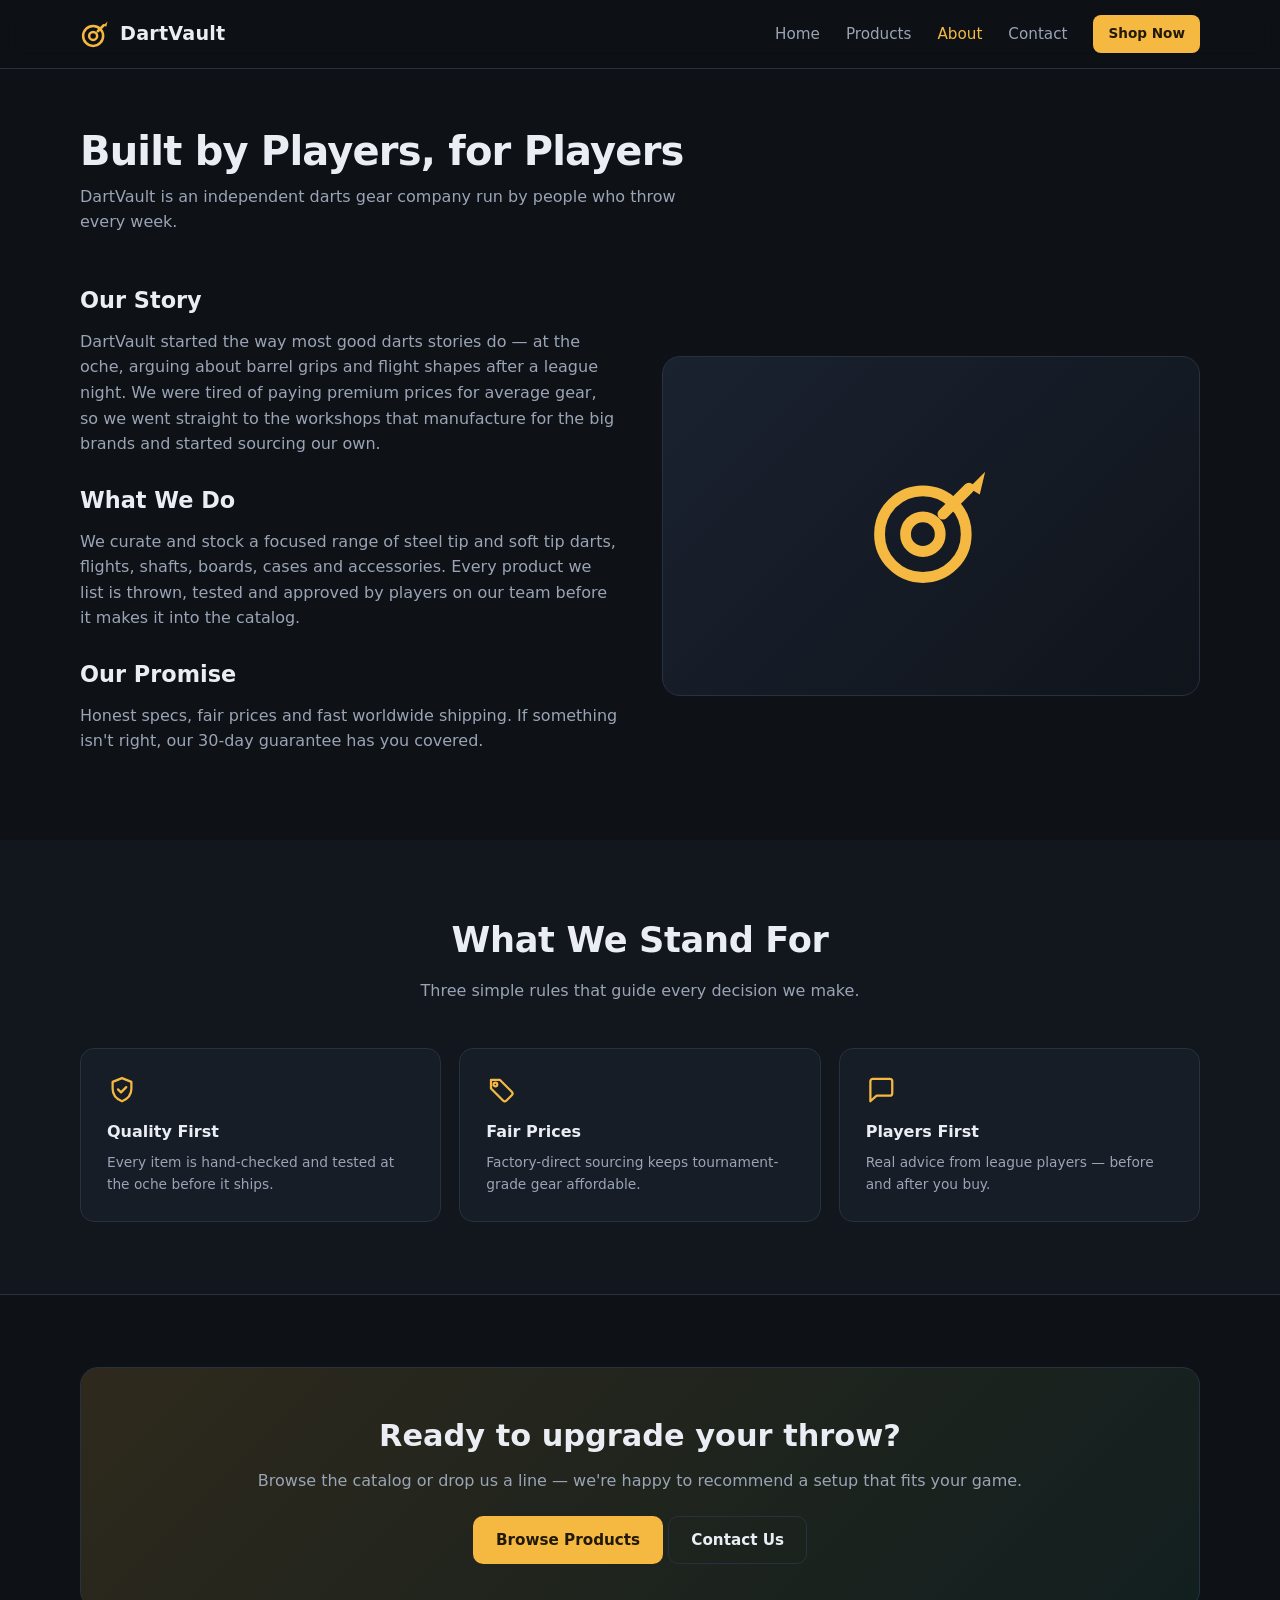
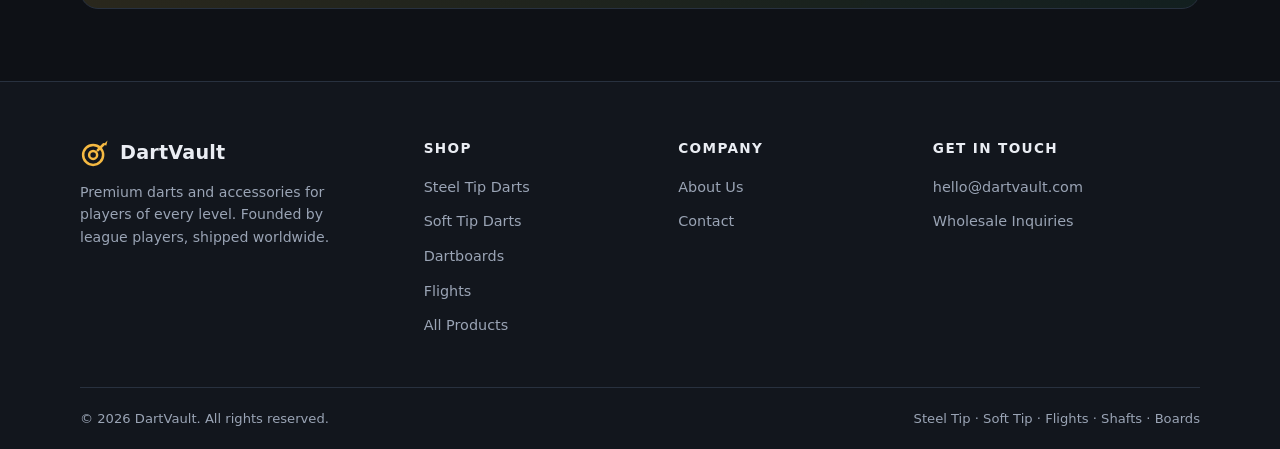
==== about.html @ 20b09b1b "Initial commit: DartVault static product showcase site" ====
<!DOCTYPE html>
<html lang="en">
<head>
<meta charset="UTF-8">
<meta name="viewport" content="width=device-width, initial-scale=1.0">
<title>About Us | DartVault</title>
<meta name="description" content="DartVault is built by league players. We curate and test premium darts, flights, shafts, boards and accessories, and ship them worldwide at fair prices.">
<link rel="canonical" href="https://dartvault.com/about.html">
<meta name="theme-color" content="#0e1116">
<meta property="og:type" content="website">
<meta property="og:site_name" content="DartVault">
<meta property="og:title" content="About Us | DartVault">
<meta property="og:description" content="Built by players, for players. Premium darts and accessories shipped worldwide.">
<meta property="og:url" content="https://dartvault.com/about.html">
<meta name="twitter:card" content="summary">
<link rel="icon" type="image/svg+xml" href="favicon.svg">
<link rel="stylesheet" href="css/style.css">
</head>
<body>
<svg xmlns="http://www.w3.org/2000/svg" style="display:none" aria-hidden="true">
  <symbol id="i-logo" viewBox="0 0 24 24" fill="none" stroke="currentColor" stroke-width="2" stroke-linecap="round" stroke-linejoin="round">
    <circle cx="10.5" cy="13.5" r="8"/>
    <circle cx="10.5" cy="13.5" r="3.2"/>
    <path d="M14.2 9.8L19 5"/>
    <path d="M19 5l3-3-1 4.2z" fill="currentColor" stroke="none"/>
  </symbol>
  <symbol id="i-shield" viewBox="0 0 24 24" fill="none" stroke="currentColor" stroke-width="1.8" stroke-linecap="round" stroke-linejoin="round">
    <path d="M12 2.5l7.5 3V11c0 5-3.2 8.3-7.5 10-4.3-1.7-7.5-5-7.5-10V5.5z"/>
    <path d="M8.8 11.5l2.4 2.4 4.2-4.2"/>
  </symbol>
  <symbol id="i-tag" viewBox="0 0 24 24" fill="none" stroke="currentColor" stroke-width="1.8" stroke-linecap="round" stroke-linejoin="round">
    <path d="M20.6 13.4L11 3.8H4v7l9.6 9.6a2 2 0 002.8 0l4.2-4.2a2 2 0 000-2.8z"/>
    <circle cx="7.5" cy="7.5" r="1.5"/>
  </symbol>
  <symbol id="i-chat" viewBox="0 0 24 24" fill="none" stroke="currentColor" stroke-width="1.8" stroke-linecap="round" stroke-linejoin="round">
    <path d="M21 14.5a2 2 0 01-2 2H8.5L3.5 21V5a2 2 0 012-2H19a2 2 0 012 2z"/>
  </symbol>
</svg>
<header class="site-header">
  <div class="container header-inner">
    <a class="brand" href="index.html">
      <svg aria-hidden="true"><use href="#i-logo"/></svg>
      DartVault
    </a>
    <nav class="main-nav" aria-label="Main navigation">
      <a href="index.html">Home</a>
      <a href="products.html">Products</a>
      <a href="about.html" class="active">About</a>
      <a href="contact.html">Contact</a>
      <a href="products.html" class="btn btn-primary btn-small nav-cta">Shop Now</a>
    </nav>
    <button class="nav-toggle" aria-label="Toggle menu" aria-expanded="false">
      <svg viewBox="0 0 24 24" width="22" height="22" fill="none" stroke="currentColor" stroke-width="2" stroke-linecap="round"><path d="M4 7h16M4 12h16M4 17h16"/></svg>
    </button>
  </div>
</header>
<main>
  <section class="page-hero">
    <div class="container">
      <h1>Built by Players, for Players</h1>
      <p>DartVault is an independent darts gear company run by people who throw every week.</p>
    </div>
  </section>
  <section class="section" style="padding-top:40px">
    <div class="container">
      <div class="about-grid">
        <div class="prose">
          <h2>Our Story</h2>
          <p>DartVault started the way most good darts stories do — at the oche, arguing about barrel grips and flight shapes after a league night. We were tired of paying premium prices for average gear, so we went straight to the workshops that manufacture for the big brands and started sourcing our own.</p>
          <h2>What We Do</h2>
          <p>We curate and stock a focused range of steel tip and soft tip darts, flights, shafts, boards, cases and accessories. Every product we list is thrown, tested and approved by players on our team before it makes it into the catalog.</p>
          <h2>Our Promise</h2>
          <p>Honest specs, fair prices and fast worldwide shipping. If something isn't right, our 30-day guarantee has you covered.</p>
        </div>
        <div class="about-art">
          <svg aria-hidden="true"><use href="#i-logo"/></svg>
        </div>
      </div>
    </div>
  </section>
  <section class="section section-alt">
    <div class="container">
      <div class="section-head">
        <h2>What We Stand For</h2>
        <p>Three simple rules that guide every decision we make.</p>
      </div>
      <div class="value-grid">
        <div class="value-card">
          <svg aria-hidden="true"><use href="#i-shield"/></svg>
          <h3>Quality First</h3>
          <p>Every item is hand-checked and tested at the oche before it ships.</p>
        </div>
        <div class="value-card">
          <svg aria-hidden="true"><use href="#i-tag"/></svg>
          <h3>Fair Prices</h3>
          <p>Factory-direct sourcing keeps tournament-grade gear affordable.</p>
        </div>
        <div class="value-card">
          <svg aria-hidden="true"><use href="#i-chat"/></svg>
          <h3>Players First</h3>
          <p>Real advice from league players — before and after you buy.</p>
        </div>
      </div>
    </div>
  </section>
  <section class="section">
    <div class="container">
      <div class="cta-band">
        <h2>Ready to upgrade your throw?</h2>
        <p>Browse the catalog or drop us a line — we're happy to recommend a setup that fits your game.</p>
        <a class="btn btn-primary" href="products.html">Browse Products</a>
        <a class="btn btn-ghost" href="contact.html">Contact Us</a>
      </div>
    </div>
  </section>
</main>
<footer class="site-footer">
  <div class="container">
    <div class="footer-grid">
      <div class="footer-brand">
        <a class="brand" href="index.html"><svg aria-hidden="true"><use href="#i-logo"/></svg>DartVault</a>
        <p>Premium darts and accessories for players of every level. Founded by league players, shipped worldwide.</p>
      </div>
      <div>
        <h4>Shop</h4>
        <ul>
          <li><a href="products.html?cat=steel">Steel Tip Darts</a></li>
          <li><a href="products.html?cat=soft">Soft Tip Darts</a></li>
          <li><a href="products.html?cat=boards">Dartboards</a></li>
          <li><a href="products.html?cat=flights">Flights</a></li>
          <li><a href="products.html">All Products</a></li>
        </ul>
      </div>
      <div>
        <h4>Company</h4>
        <ul>
          <li><a href="about.html">About Us</a></li>
          <li><a href="contact.html">Contact</a></li>
        </ul>
      </div>
      <div>
        <h4>Get in Touch</h4>
        <ul>
          <li><a href="mailto:hello@dartvault.com">hello@dartvault.com</a></li>
          <li><a href="contact.html">Wholesale Inquiries</a></li>
        </ul>
      </div>
    </div>
    <div class="footer-bottom">
      <span>© <span data-year>2026</span> DartVault. All rights reserved.</span>
      <span>Steel Tip · Soft Tip · Flights · Shafts · Boards</span>
    </div>
  </div>
</footer>
<script src="js/main.js"></script>
</body>
</html>
---- css/style.css ----
:root{
  --bg:#0e1116;
  --bg-soft:#12161d;
  --card:#171d27;
  --line:#28313f;
  --text:#eaedf3;
  --muted:#9aa4b5;
  --accent:#f5b942;
  --accent-ink:#221a04;
  --red:#e5484d;
  --green:#33a06f;
  --radius:14px;
  --shadow:0 12px 32px rgba(0,0,0,.35);
  --font:ui-sans-serif,system-ui,-apple-system,"Segoe UI",Roboto,"Helvetica Neue",Arial,sans-serif;
}
*{box-sizing:border-box;margin:0;padding:0}
html{scroll-behavior:smooth}
body{font-family:var(--font);background:var(--bg);color:var(--text);line-height:1.6;-webkit-font-smoothing:antialiased}
img,svg{display:block;max-width:100%}
a{color:inherit;text-decoration:none}
[hidden]{display:none!important}
.container{width:min(1120px,92%);margin:0 auto}

.site-header{position:sticky;top:0;z-index:50;background:rgba(14,17,22,.85);backdrop-filter:blur(10px);border-bottom:1px solid var(--line)}
.header-inner{display:flex;align-items:center;justify-content:space-between;height:68px}
.brand{display:flex;align-items:center;gap:10px;font-weight:800;font-size:1.2rem;letter-spacing:.2px}
.brand svg{width:30px;height:30px;color:var(--accent);flex:none}
.main-nav{display:flex;align-items:center;gap:26px;font-size:.95rem;color:var(--muted)}
.main-nav a:hover{color:var(--text)}
.main-nav a.active{color:var(--accent)}
.nav-toggle{display:none;background:none;border:1px solid var(--line);color:var(--text);border-radius:8px;padding:7px 10px;cursor:pointer}

.btn{display:inline-flex;align-items:center;justify-content:center;gap:8px;padding:11px 22px;border-radius:10px;font-weight:700;font-size:.95rem;border:1px solid transparent;cursor:pointer;transition:all .2s;font-family:inherit}
.btn-primary{background:var(--accent);color:var(--accent-ink)}
.btn-primary:hover{filter:brightness(1.08)}
.btn-ghost{border-color:var(--line);color:var(--text)}
.btn-ghost:hover{border-color:var(--accent);color:var(--accent)}
.btn-small{padding:7px 14px;font-size:.85rem;border-radius:8px}

.hero{position:relative;overflow:hidden;border-bottom:1px solid var(--line);background:radial-gradient(900px 500px at 85% -10%,rgba(245,185,66,.12),transparent 60%),radial-gradient(700px 500px at -10% 110%,rgba(51,160,111,.1),transparent 60%)}
.hero-inner{display:grid;grid-template-columns:1.15fr .85fr;gap:40px;align-items:center;padding:72px 0}
.eyebrow{display:inline-block;font-size:.78rem;font-weight:700;letter-spacing:.14em;text-transform:uppercase;color:var(--accent);border:1px solid rgba(245,185,66,.35);border-radius:999px;padding:5px 12px;margin-bottom:18px}
h1{font-size:clamp(2.2rem,4.6vw,3.4rem);line-height:1.12;letter-spacing:-.02em;font-weight:800}
.hero .lead{color:var(--muted);font-size:1.08rem;max-width:520px;margin:18px 0 28px}
.hero-actions{display:flex;gap:12px;flex-wrap:wrap}
.hero-stats{display:flex;gap:34px;margin-top:38px;flex-wrap:wrap}
.hero-stats div strong{display:block;font-size:1.15rem}
.hero-stats div span{font-size:.8rem;color:var(--muted)}
.hero-art{position:relative}
.hero-art svg{width:100%;max-width:420px;margin:0 auto;filter:drop-shadow(0 18px 40px rgba(0,0,0,.45))}

.stats-strip{border-bottom:1px solid var(--line);background:var(--bg-soft)}
.stats-grid{display:grid;grid-template-columns:repeat(4,1fr);padding:34px 0;text-align:center}
.stats-grid strong{display:block;font-size:1.7rem;color:var(--accent)}
.stats-grid span{font-size:.85rem;color:var(--muted)}

.section{padding:72px 0}
.section-alt{background:var(--bg-soft);border-bottom:1px solid var(--line)}
.section-head{text-align:center;max-width:640px;margin:0 auto 44px}
.section-head h2{font-size:clamp(1.6rem,3vw,2.2rem);letter-spacing:-.01em}
.section-head p{color:var(--muted);margin-top:10px}
.section-link{text-align:center}
.link-more{display:inline-block;margin-top:34px;color:var(--accent);font-weight:600;font-size:.95rem}
.link-more:hover{text-decoration:underline}

.cat-grid{display:grid;grid-template-columns:repeat(3,1fr);gap:18px}
.cat-card{background:var(--card);border:1px solid var(--line);border-radius:var(--radius);padding:26px;display:flex;gap:16px;align-items:flex-start;transition:all .2s}
.cat-card:hover{border-color:var(--accent);transform:translateY(-3px)}
.cat-card svg{width:34px;height:34px;color:var(--accent);flex:none}
.cat-card h3{font-size:1.02rem;margin-bottom:4px}
.cat-card p{font-size:.86rem;color:var(--muted)}

.product-grid{display:grid;grid-template-columns:repeat(4,1fr);gap:18px}
.product-card{background:var(--card);border:1px solid var(--line);border-radius:var(--radius);overflow:hidden;display:flex;flex-direction:column;transition:all .2s}
.product-card:hover{border-color:var(--accent);transform:translateY(-4px);box-shadow:var(--shadow)}
.product-thumb{aspect-ratio:4/3;display:flex;align-items:center;justify-content:center}
.product-thumb svg{width:64px;height:64px;color:rgba(255,255,255,.92);filter:drop-shadow(0 6px 14px rgba(0,0,0,.35))}
.thumb-steel{background:linear-gradient(135deg,#8a5a12,#f5b942)}
.thumb-soft{background:linear-gradient(135deg,#0e7490,#22d3ee)}
.thumb-board{background:linear-gradient(135deg,#7f1d1d,#ef4444)}
.thumb-eboard{background:linear-gradient(135deg,#312e81,#818cf8)}
.thumb-flight{background:linear-gradient(135deg,#1e3a8a,#60a5fa)}
.thumb-shaft{background:linear-gradient(135deg,#4c1d95,#a78bfa)}
.thumb-case{background:linear-gradient(135deg,#374151,#9ca3af)}
.thumb-acc{background:linear-gradient(135deg,#14532d,#4ade80)}
.product-body{padding:16px 16px 18px;display:flex;flex-direction:column;gap:6px;flex:1}
.product-tag{font-size:.7rem;font-weight:700;letter-spacing:.08em;text-transform:uppercase;color:var(--accent)}
.product-body h3{font-size:1rem;line-height:1.35}
.product-spec{font-size:.82rem;color:var(--muted)}
.product-foot{display:flex;align-items:center;justify-content:space-between;margin-top:auto;padding-top:12px}
.price{font-weight:800;font-size:1.05rem}

.filter-bar{display:flex;gap:10px;flex-wrap:wrap;justify-content:center;margin-bottom:36px}
.filter-btn{background:var(--card);border:1px solid var(--line);color:var(--muted);border-radius:999px;padding:8px 18px;font-size:.86rem;font-weight:600;cursor:pointer;transition:all .2s;font-family:inherit}
.filter-btn:hover{color:var(--text);border-color:var(--accent)}
.filter-btn.active{background:var(--accent);border-color:var(--accent);color:var(--accent-ink)}

.why-grid,.value-grid{display:grid;grid-template-columns:repeat(4,1fr);gap:18px}
.value-grid{grid-template-columns:repeat(3,1fr)}
.why-card,.value-card{background:var(--card);border:1px solid var(--line);border-radius:var(--radius);padding:26px}
.why-card svg,.value-card svg{width:30px;height:30px;color:var(--accent);margin-bottom:14px}
.why-card h3,.value-card h3{font-size:1rem;margin-bottom:6px}
.why-card p,.value-card p{font-size:.86rem;color:var(--muted)}

.cta-band{background:linear-gradient(135deg,rgba(245,185,66,.14),rgba(51,160,111,.1));border:1px solid var(--line);border-radius:18px;padding:44px;text-align:center}
.cta-band h2{font-size:clamp(1.4rem,2.6vw,1.9rem);margin-bottom:8px}
.cta-band p{color:var(--muted);margin-bottom:22px}

.page-hero{padding:60px 0 8px}
.page-hero h1{font-size:clamp(1.8rem,3.4vw,2.5rem)}
.page-hero p{color:var(--muted);max-width:640px;margin-top:10px}

.about-grid{display:grid;grid-template-columns:1fr 1fr;gap:44px;align-items:center}
.about-art{background:linear-gradient(135deg,#1a2230,#10141b);border:1px solid var(--line);border-radius:18px;display:flex;align-items:center;justify-content:center;min-height:340px}
.about-art svg{width:130px;height:130px;color:var(--accent)}
.prose h2{font-size:1.4rem;margin:26px 0 10px}
.prose h2:first-child{margin-top:0}
.prose p{color:var(--muted);margin-bottom:14px}

.contact-grid{display:grid;grid-template-columns:.85fr 1.15fr;gap:36px;align-items:start}
.info-card{background:var(--card);border:1px solid var(--line);border-radius:var(--radius);padding:22px;display:flex;gap:14px;align-items:flex-start;margin-bottom:14px}
.info-card svg{width:24px;height:24px;color:var(--accent);flex:none;margin-top:2px}
.info-card h3{font-size:.95rem}
.info-card p{font-size:.86rem;color:var(--muted)}
.form-card{background:var(--card);border:1px solid var(--line);border-radius:var(--radius);padding:28px}
.form-row{display:grid;grid-template-columns:1fr 1fr;gap:14px}
.field{margin-bottom:16px}
.field label{display:block;font-size:.82rem;font-weight:600;color:var(--muted);margin-bottom:6px}
.field input,.field textarea{width:100%;background:var(--bg);border:1px solid var(--line);border-radius:10px;color:var(--text);padding:11px 14px;font-family:inherit;font-size:.92rem}
.field input:focus,.field textarea:focus{outline:none;border-color:var(--accent)}
.field textarea{min-height:140px;resize:vertical}

.site-footer{border-top:1px solid var(--line);background:var(--bg-soft)}
.footer-grid{display:grid;grid-template-columns:1.4fr 1fr 1fr 1.2fr;gap:32px;padding:56px 0 40px}
.footer-brand p{color:var(--muted);font-size:.88rem;margin-top:12px;max-width:280px}
.site-footer h4{font-size:.85rem;letter-spacing:.1em;text-transform:uppercase;margin-bottom:14px}
.site-footer ul{list-style:none}
.site-footer li{margin-bottom:9px}
.site-footer ul a{color:var(--muted);font-size:.9rem}
.site-footer ul a:hover{color:var(--accent)}
.footer-bottom{border-top:1px solid var(--line);padding:20px 0;display:flex;justify-content:space-between;gap:10px;flex-wrap:wrap;font-size:.82rem;color:var(--muted)}

@media(max-width:960px){
  .hero-inner{grid-template-columns:1fr;padding:52px 0}
  .hero-art{order:-1;max-width:300px;margin:0 auto}
  .product-grid{grid-template-columns:repeat(2,1fr)}
  .cat-grid{grid-template-columns:1fr 1fr}
  .why-grid{grid-template-columns:1fr 1fr}
  .about-grid,.contact-grid{grid-template-columns:1fr}
  .footer-grid{grid-template-columns:1fr 1fr}
  .about-art{min-height:240px}
}
@media(max-width:700px){
  .nav-toggle{display:block}
  .main-nav{display:none;position:absolute;top:68px;left:0;right:0;background:var(--bg-soft);border-bottom:1px solid var(--line);flex-direction:column;align-items:stretch;gap:0;padding:0 4%}
  .site-header.nav-open .main-nav{display:flex}
  .main-nav a{width:100%;padding:14px 0;border-top:1px solid var(--line);color:var(--text)}
  .main-nav a.active{color:var(--accent)}
  .main-nav .nav-cta{margin:12px 0;text-align:center}
  .stats-grid{grid-template-columns:1fr 1fr;gap:20px 0}
  .product-grid{grid-template-columns:1fr}
  .cat-grid,.why-grid,.value-grid{grid-template-columns:1fr}
  .form-row{grid-template-columns:1fr}
  .footer-grid{grid-template-columns:1fr}
  .section{padding:52px 0}
}
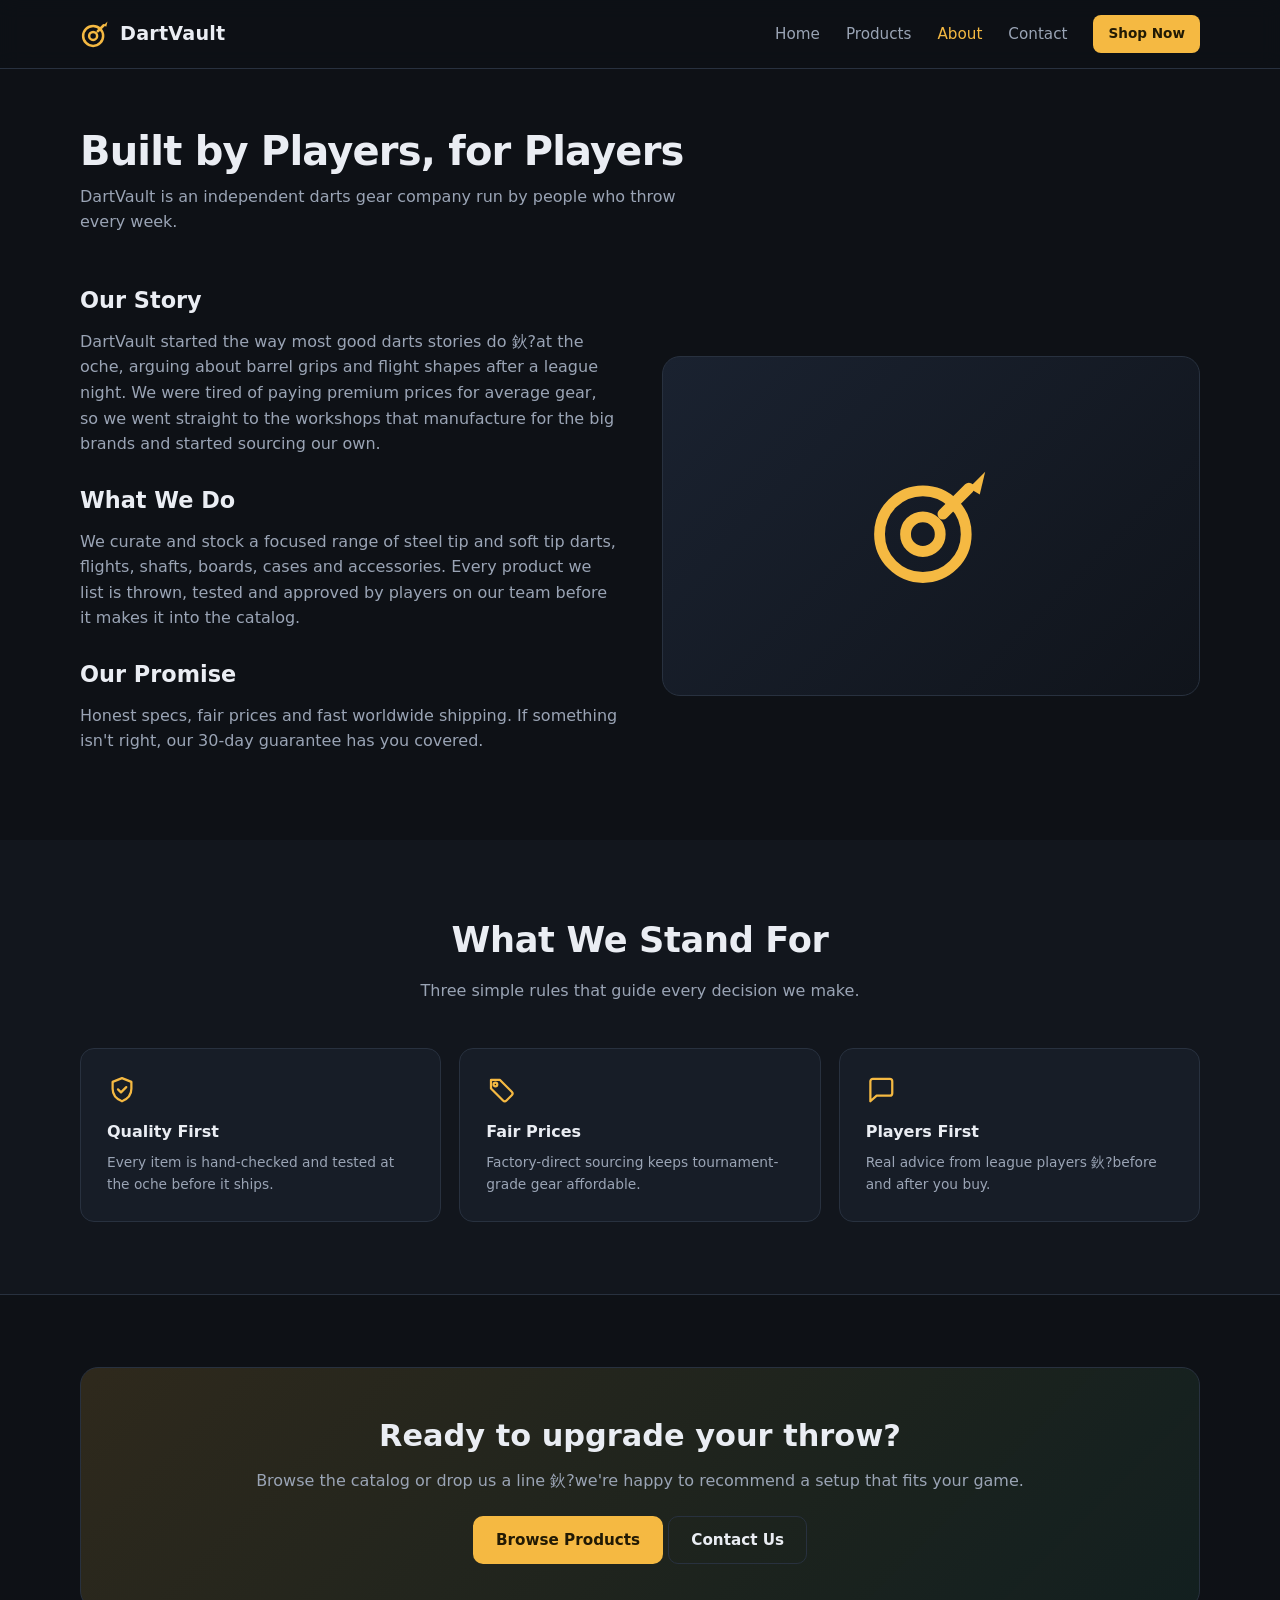
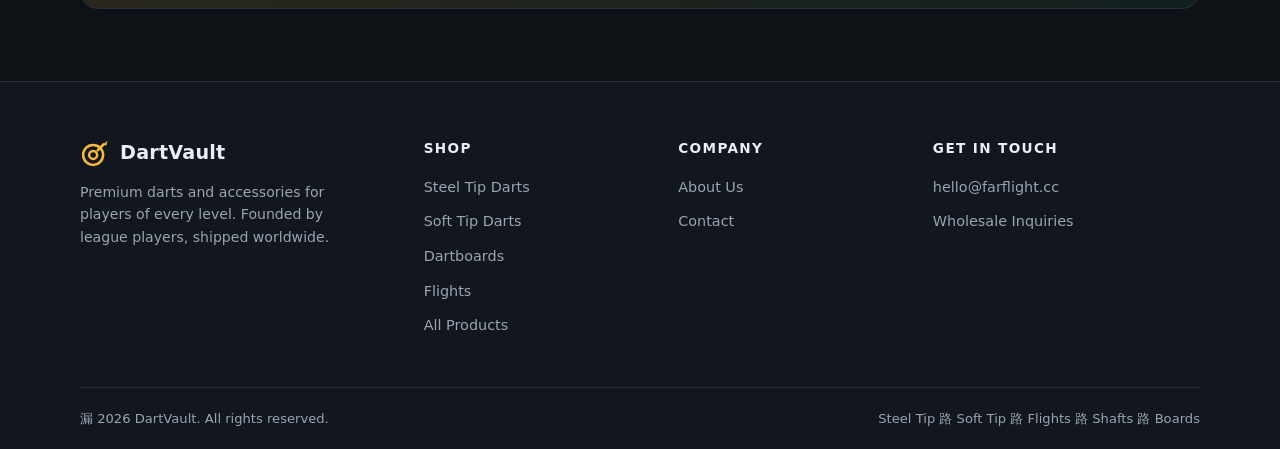
==== commit b7a49973: "Switch site domain to farflight.cc" ====
--- a/about.html
+++ b/about.html
@@ -5,13 +5,13 @@
 <meta name="viewport" content="width=device-width, initial-scale=1.0">
 <title>About Us | DartVault</title>
 <meta name="description" content="DartVault is built by league players. We curate and test premium darts, flights, shafts, boards and accessories, and ship them worldwide at fair prices.">
-<link rel="canonical" href="https://dartvault.com/about.html">
+<link rel="canonical" href="https://farflight.cc/about.html">
 <meta name="theme-color" content="#0e1116">
 <meta property="og:type" content="website">
 <meta property="og:site_name" content="DartVault">
 <meta property="og:title" content="About Us | DartVault">
 <meta property="og:description" content="Built by players, for players. Premium darts and accessories shipped worldwide.">
-<meta property="og:url" content="https://dartvault.com/about.html">
+<meta property="og:url" content="https://farflight.cc/about.html">
 <meta name="twitter:card" content="summary">
 <link rel="icon" type="image/svg+xml" href="favicon.svg">
 <link rel="stylesheet" href="css/style.css">
@@ -66,7 +66,7 @@
       <div class="about-grid">
         <div class="prose">
           <h2>Our Story</h2>
-          <p>DartVault started the way most good darts stories do — at the oche, arguing about barrel grips and flight shapes after a league night. We were tired of paying premium prices for average gear, so we went straight to the workshops that manufacture for the big brands and started sourcing our own.</p>
+          <p>DartVault started the way most good darts stories do 鈥?at the oche, arguing about barrel grips and flight shapes after a league night. We were tired of paying premium prices for average gear, so we went straight to the workshops that manufacture for the big brands and started sourcing our own.</p>
           <h2>What We Do</h2>
           <p>We curate and stock a focused range of steel tip and soft tip darts, flights, shafts, boards, cases and accessories. Every product we list is thrown, tested and approved by players on our team before it makes it into the catalog.</p>
           <h2>Our Promise</h2>
@@ -98,7 +98,7 @@
         <div class="value-card">
           <svg aria-hidden="true"><use href="#i-chat"/></svg>
           <h3>Players First</h3>
-          <p>Real advice from league players — before and after you buy.</p>
+          <p>Real advice from league players 鈥?before and after you buy.</p>
         </div>
       </div>
     </div>
@@ -107,7 +107,7 @@
     <div class="container">
       <div class="cta-band">
         <h2>Ready to upgrade your throw?</h2>
-        <p>Browse the catalog or drop us a line — we're happy to recommend a setup that fits your game.</p>
+        <p>Browse the catalog or drop us a line 鈥?we're happy to recommend a setup that fits your game.</p>
         <a class="btn btn-primary" href="products.html">Browse Products</a>
         <a class="btn btn-ghost" href="contact.html">Contact Us</a>
       </div>
@@ -141,14 +141,14 @@
       <div>
         <h4>Get in Touch</h4>
         <ul>
-          <li><a href="mailto:hello@dartvault.com">hello@dartvault.com</a></li>
+          <li><a href="mailto:hello@farflight.cc">hello@farflight.cc</a></li>
           <li><a href="contact.html">Wholesale Inquiries</a></li>
         </ul>
       </div>
     </div>
     <div class="footer-bottom">
-      <span>© <span data-year>2026</span> DartVault. All rights reserved.</span>
-      <span>Steel Tip · Soft Tip · Flights · Shafts · Boards</span>
+      <span>漏 <span data-year>2026</span> DartVault. All rights reserved.</span>
+      <span>Steel Tip 路 Soft Tip 路 Flights 路 Shafts 路 Boards</span>
     </div>
   </div>
 </footer>
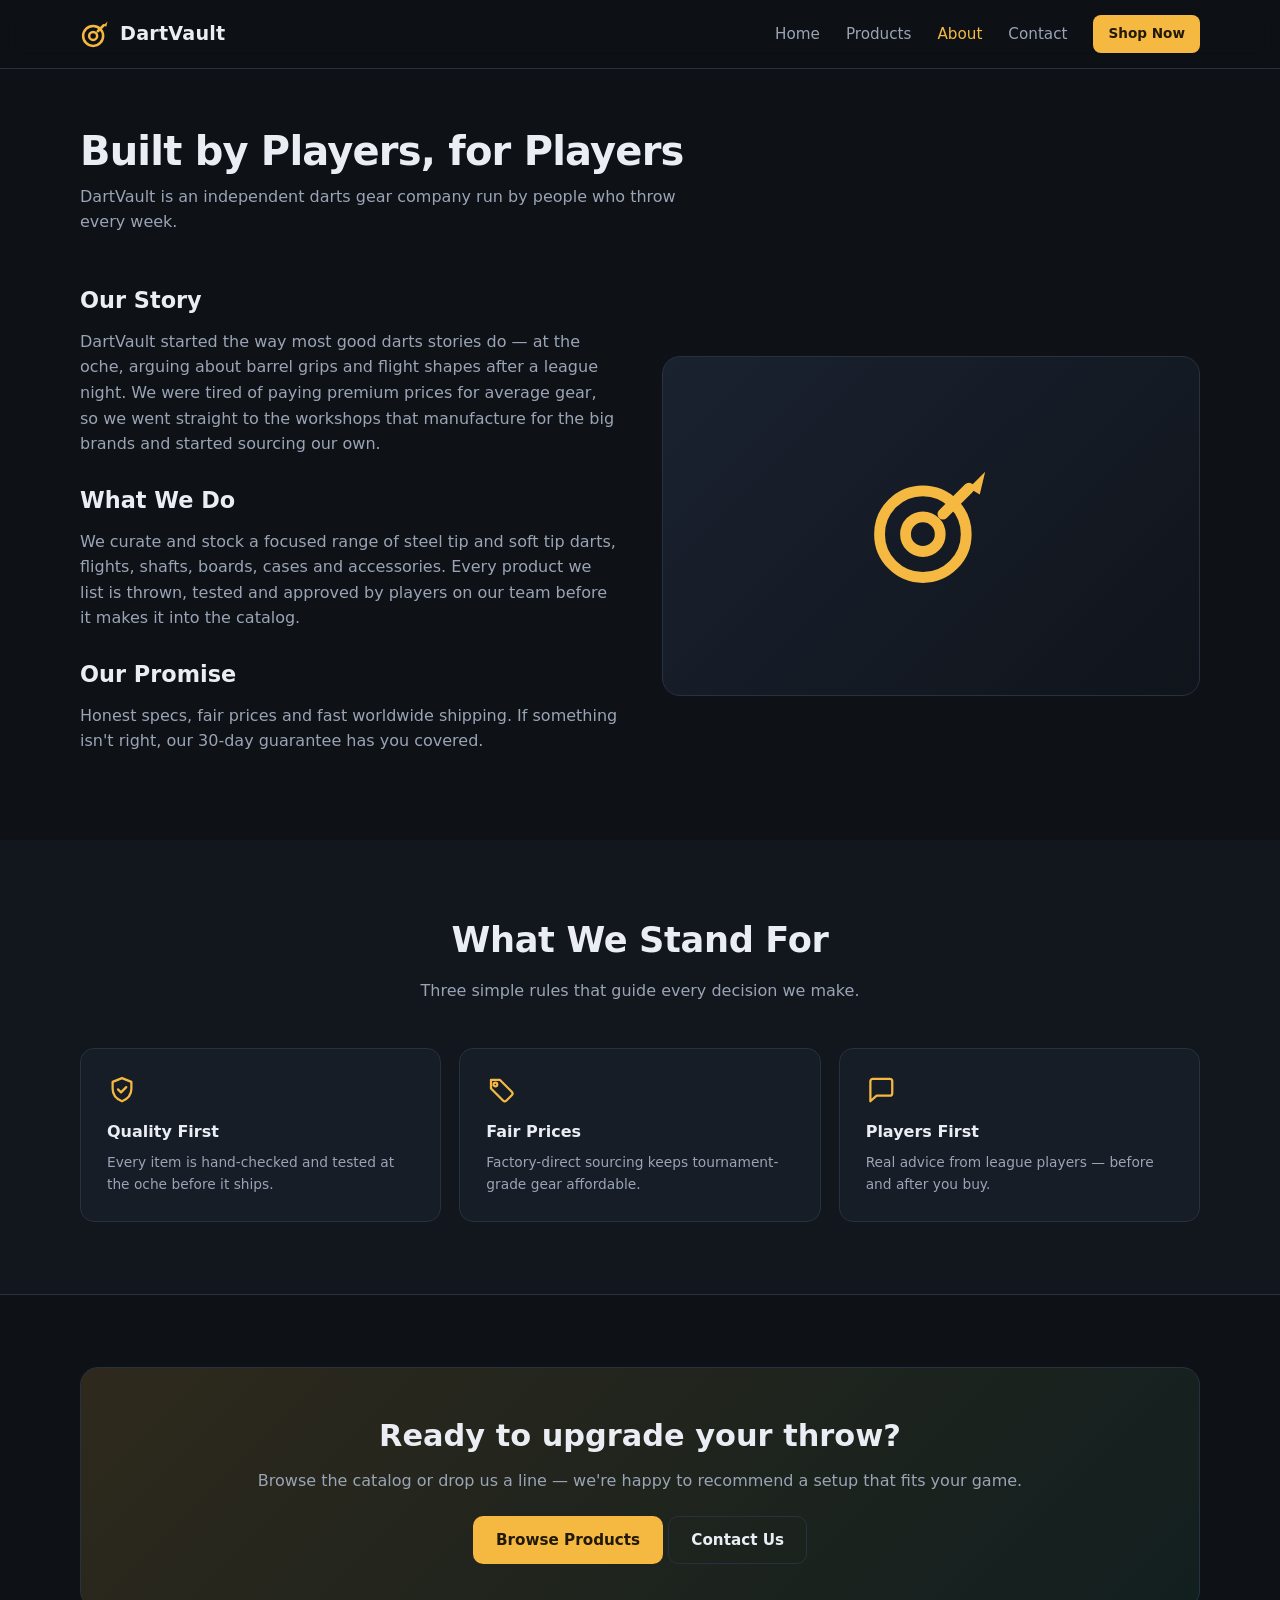
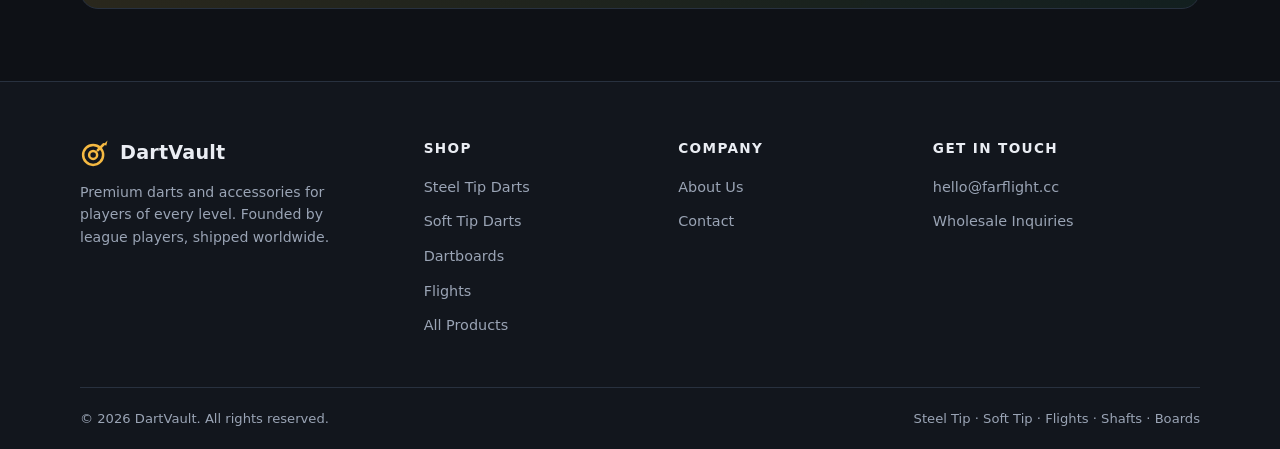
==== commit 5b0329ec: "Fix UTF-8 encoding corruption from domain replace" ====
--- a/about.html
+++ b/about.html
@@ -66,7 +66,7 @@
       <div class="about-grid">
         <div class="prose">
           <h2>Our Story</h2>
-          <p>DartVault started the way most good darts stories do 鈥?at the oche, arguing about barrel grips and flight shapes after a league night. We were tired of paying premium prices for average gear, so we went straight to the workshops that manufacture for the big brands and started sourcing our own.</p>
+          <p>DartVault started the way most good darts stories do — at the oche, arguing about barrel grips and flight shapes after a league night. We were tired of paying premium prices for average gear, so we went straight to the workshops that manufacture for the big brands and started sourcing our own.</p>
           <h2>What We Do</h2>
           <p>We curate and stock a focused range of steel tip and soft tip darts, flights, shafts, boards, cases and accessories. Every product we list is thrown, tested and approved by players on our team before it makes it into the catalog.</p>
           <h2>Our Promise</h2>
@@ -98,7 +98,7 @@
         <div class="value-card">
           <svg aria-hidden="true"><use href="#i-chat"/></svg>
           <h3>Players First</h3>
-          <p>Real advice from league players 鈥?before and after you buy.</p>
+          <p>Real advice from league players — before and after you buy.</p>
         </div>
       </div>
     </div>
@@ -107,7 +107,7 @@
     <div class="container">
       <div class="cta-band">
         <h2>Ready to upgrade your throw?</h2>
-        <p>Browse the catalog or drop us a line 鈥?we're happy to recommend a setup that fits your game.</p>
+        <p>Browse the catalog or drop us a line — we're happy to recommend a setup that fits your game.</p>
         <a class="btn btn-primary" href="products.html">Browse Products</a>
         <a class="btn btn-ghost" href="contact.html">Contact Us</a>
       </div>
@@ -147,8 +147,8 @@
       </div>
     </div>
     <div class="footer-bottom">
-      <span>漏 <span data-year>2026</span> DartVault. All rights reserved.</span>
-      <span>Steel Tip 路 Soft Tip 路 Flights 路 Shafts 路 Boards</span>
+      <span>© <span data-year>2026</span> DartVault. All rights reserved.</span>
+      <span>Steel Tip · Soft Tip · Flights · Shafts · Boards</span>
     </div>
   </div>
 </footer>
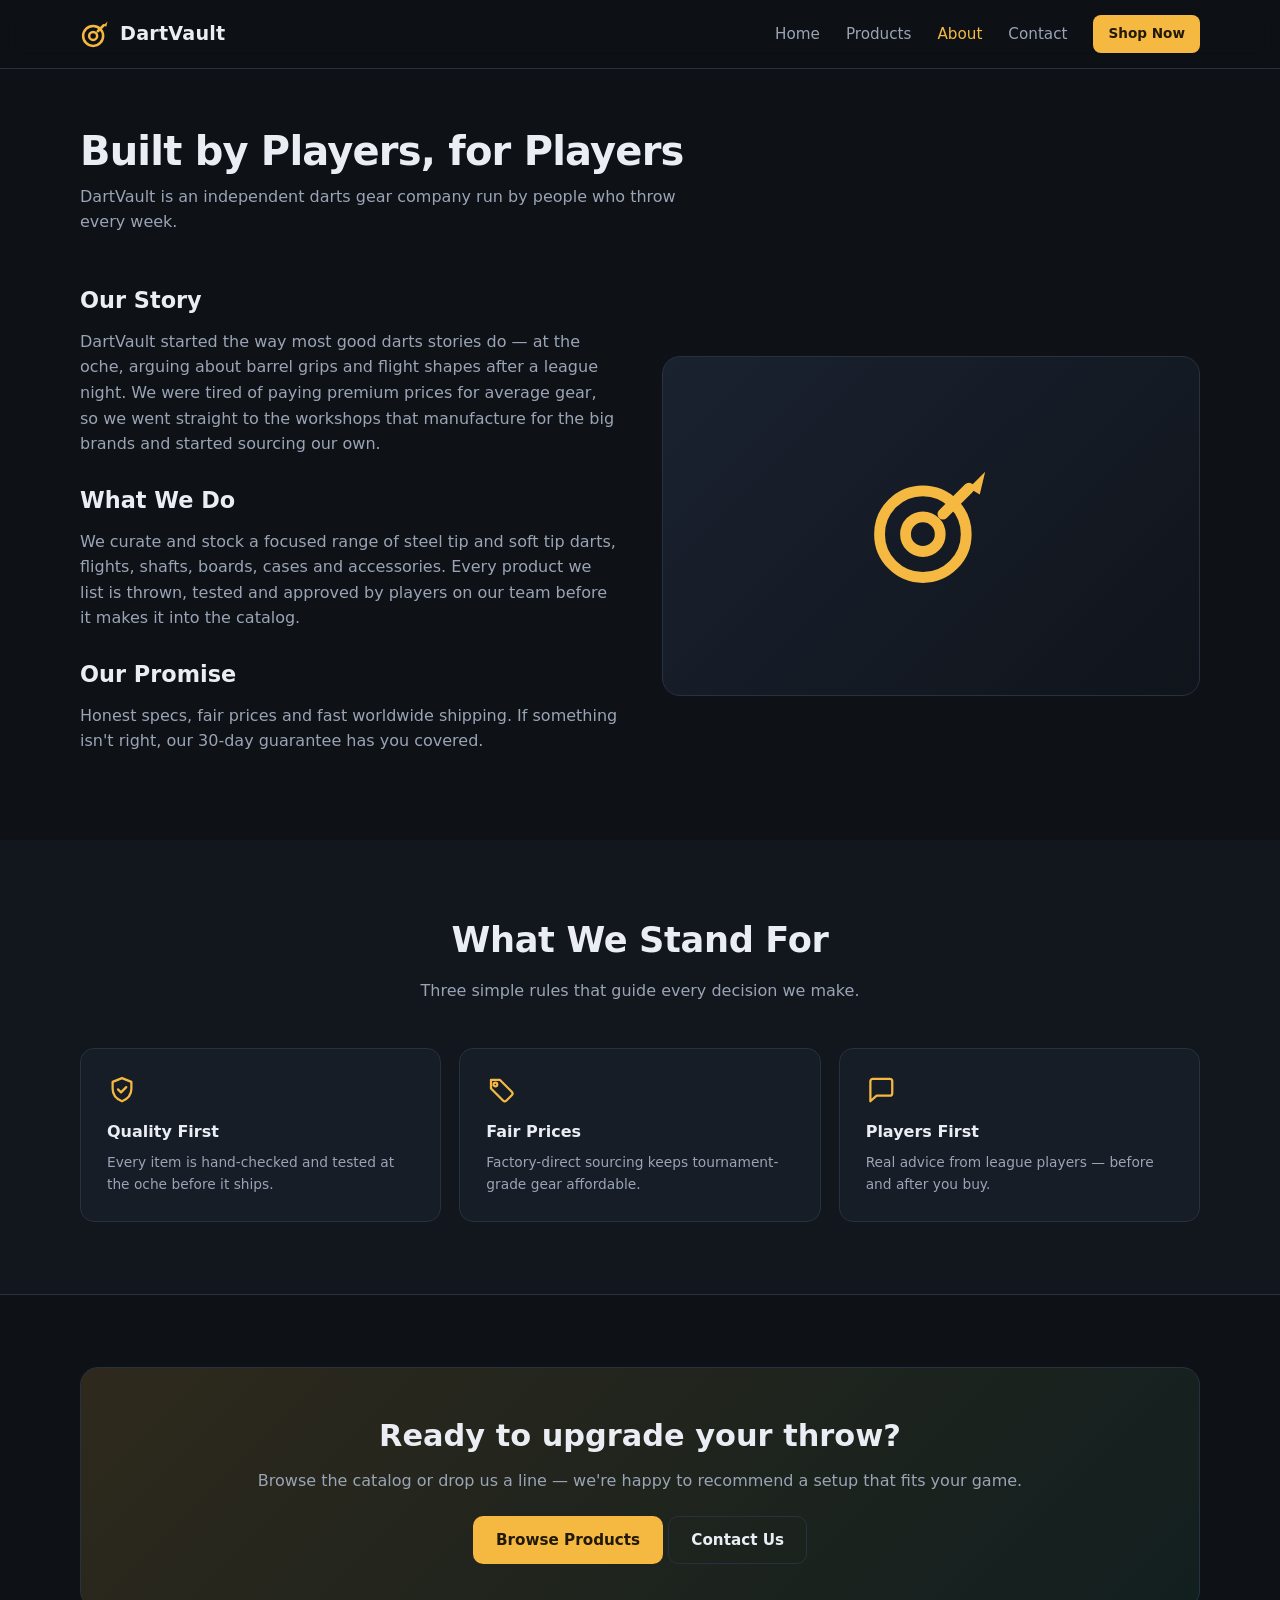
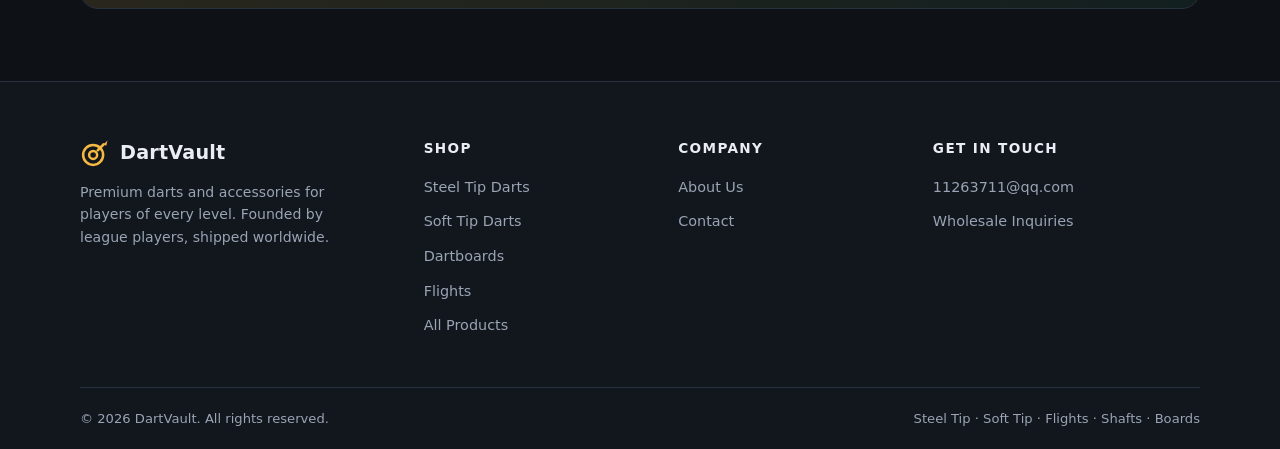
==== commit 7a087bbe: "Update contact email and WhatsApp number" ====
--- a/about.html
+++ b/about.html
@@ -141,7 +141,7 @@
       <div>
         <h4>Get in Touch</h4>
         <ul>
-          <li><a href="mailto:hello@farflight.cc">hello@farflight.cc</a></li>
+          <li><a href="mailto:11263711@qq.com">11263711@qq.com</a></li>
           <li><a href="contact.html">Wholesale Inquiries</a></li>
         </ul>
       </div>
